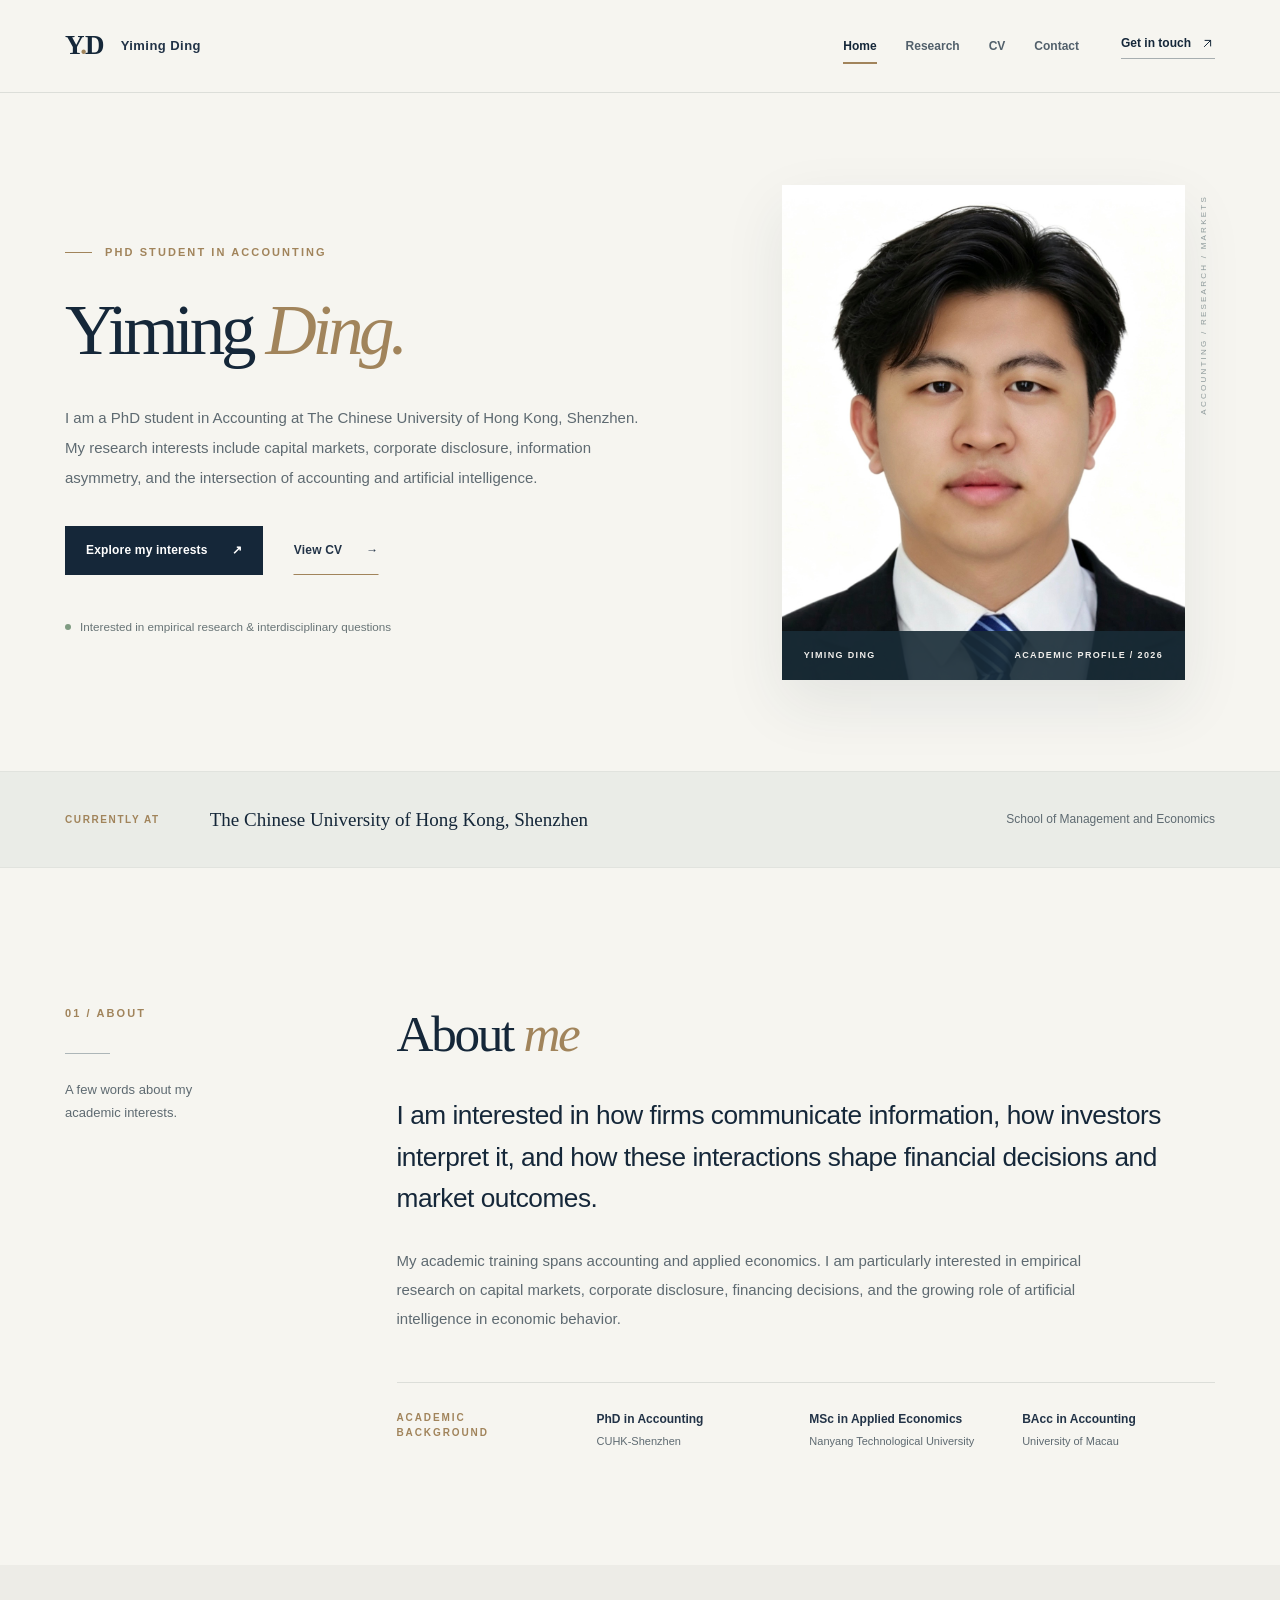
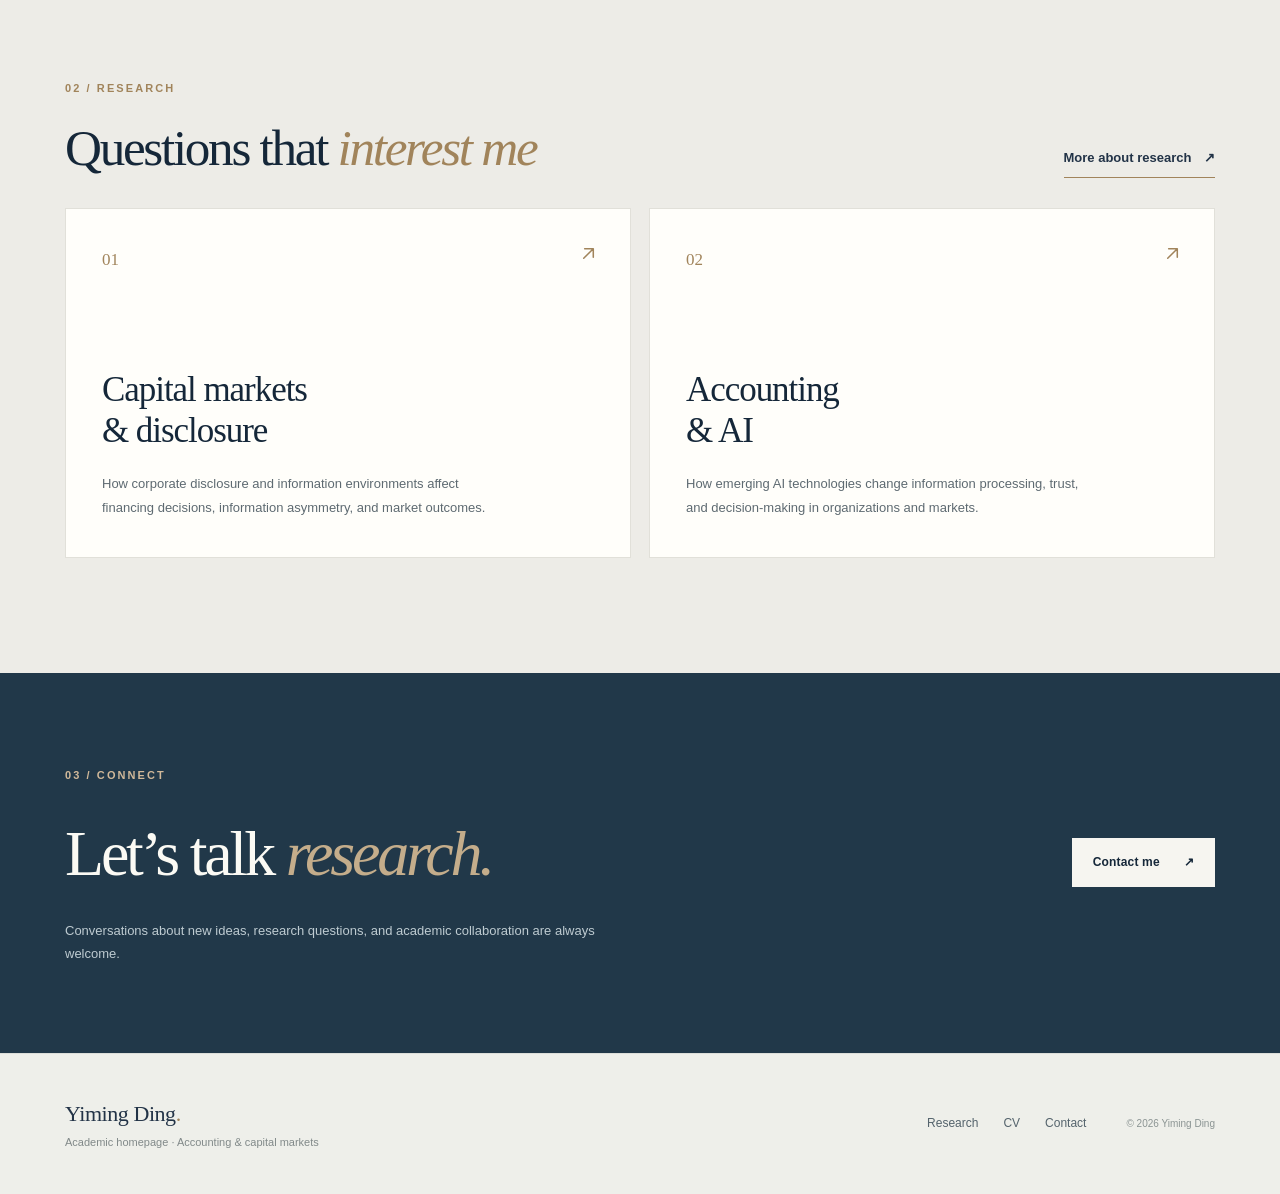
==== index.html @ 0542dbca "Publish initial academic homepage" ====
<!doctype html>
<html lang="en">
<head>
  <meta charset="utf-8">
  <meta name="viewport" content="width=device-width, initial-scale=1">
  <meta name="theme-color" content="#f5f4ef">
  <meta name="description" content="Academic homepage of Yiming Ding, PhD student in Accounting at CUHK-Shenzhen. Research interests: capital markets, corporate disclosure, and AI.">
  <meta property="og:type" content="website">
  <meta property="og:title" content="Yiming Ding | Academic Homepage">
  <meta property="og:description" content="Academic homepage of Yiming Ding, PhD student in Accounting at CUHK-Shenzhen. Research interests: capital markets, corporate disclosure, and AI.">
  <title>Yiming Ding | Academic Homepage</title>
  <link rel="icon" href="assets/favicon.svg" type="image/svg+xml">
  <link rel="stylesheet" href="assets/style.css">
  <script defer src="assets/main.js"></script>
</head>
<body class="page-home">
<a href="#main" class="skip-link">Skip to content</a>
<header class="site-header">
  <div class="header-inner container">
    <a class="wordmark" href="index.html" aria-label="Yiming Ding — Home"><span class="wordmark-symbol">Y<span class="dot">.</span>D</span><span class="wordmark-text">Yiming Ding</span></a>
    <button class="mobile-nav-button" type="button" aria-expanded="false" aria-controls="primary-nav" aria-label="Open navigation"><svg aria-hidden="true" width="22" height="22" viewBox="0 0 24 24" fill="none" stroke="currentColor" stroke-width="1.6" stroke-linecap="round" stroke-linejoin="round"><path d="M4 7h16M4 12h16M4 17h16"/></svg></button>
    <nav id="primary-nav" class="main-nav" aria-label="Primary navigation"><a href="index.html" class="nav-link" aria-current="page">Home</a>
<a href="research.html" class="nav-link" >Research</a>
<a href="https://drive.google.com/file/d/1czUTyPZCinw64LjqH3V-le-wuMjmWBxE/view?usp=sharing" class="nav-link" target="_blank" rel="noopener noreferrer">CV</a>
<a href="contact.html" class="nav-link" >Contact</a></nav>
    <a class="header-cta" href="contact.html">Get in touch <svg aria-hidden="true" width="15" height="15" viewBox="0 0 24 24" fill="none" stroke="currentColor" stroke-width="1.6" stroke-linecap="round" stroke-linejoin="round"><path d="M7 17 17 7M8 7h9v9"/></svg></a>
  </div>
</header>
<main id="main">
<section class="hero container" aria-labelledby="hero-title">
 <div class="hero-copy">
  <p class="eyebrow"><span class="eyebrow-rule"></span> PHD STUDENT IN ACCOUNTING</p>
  <h1 id="hero-title">Yiming <em>Ding.</em></h1>
  <p class="hero-subtitle">I am a PhD student in Accounting at The Chinese University of Hong Kong, Shenzhen. My research interests include capital markets, corporate disclosure, information asymmetry, and the intersection of accounting and artificial intelligence.</p>
  <div class="hero-actions"><a href="research.html" class="button button-primary">Explore my interests <span aria-hidden="true">↗</span></a><a href="https://drive.google.com/file/d/1czUTyPZCinw64LjqH3V-le-wuMjmWBxE/view?usp=sharing" class="button button-text" target="_blank" rel="noopener noreferrer">View CV <span aria-hidden="true">→</span></a></div>
  <p class="hero-availability"><span class="signal-dot"></span> Interested in empirical research &amp; interdisciplinary questions</p>
 </div>
 <div class="hero-visual">
  <div class="portrait-frame"><img src="assets/profile.jpg" alt="Portrait of Yiming Ding" class="portrait-image"><div class="portrait-annotation"><span>YIMING DING</span><span>ACADEMIC PROFILE / 2026</span></div></div>
  <div class="vertical-label" aria-hidden="true">ACCOUNTING / RESEARCH / MARKETS</div>
 </div>
</section>
<section class="affiliation-band">
 <div class="container affiliation-inner"><span class="affiliation-label">CURRENTLY AT</span><span class="affiliation-strong">The Chinese University of Hong Kong, Shenzhen</span><span class="affiliation-unit">School of Management and Economics</span></div>
</section>
<section class="section container about-section" aria-labelledby="about-title">
 <div class="section-aside"><span class="section-index">01 / ABOUT</span><div class="mini-rule"></div><p>A few words about my academic interests.</p></div>
 <div class="section-main"><h2 id="about-title" class="section-title">About <em>me</em></h2>
  <p class="lead-paragraph">I am interested in how firms communicate information, how investors interpret it, and how these interactions shape financial decisions and market outcomes.</p>
  <p>My academic training spans accounting and applied economics. I am particularly interested in empirical research on capital markets, corporate disclosure, financing decisions, and the growing role of artificial intelligence in economic behavior.</p>
  <div class="education-line"><span class="small-label">ACADEMIC BACKGROUND</span><div><strong>PhD in Accounting</strong><span>CUHK-Shenzhen</span></div><div><strong>MSc in Applied Economics</strong><span>Nanyang Technological University</span></div><div><strong>BAcc in Accounting</strong><span>University of Macau</span></div></div>
 </div>
</section>
<section class="section research-section" aria-labelledby="interests-title">
 <div class="container"><div class="section-heading-row"><div><p class="section-index">02 / RESEARCH</p><h2 id="interests-title" class="section-title">Questions that <em>interest me</em></h2></div><a class="inline-link" href="research.html">More about research <span aria-hidden="true">↗</span></a></div>
  <div class="interest-grid">
   <article class="interest-card"><span class="interest-num">01</span><div><h3>Capital markets<br>&amp; disclosure</h3><p>How corporate disclosure and information environments affect financing decisions, information asymmetry, and market outcomes.</p></div><a href="research.html#markets" class="card-link" aria-label="Explore capital markets research"><svg aria-hidden="true" width="23" height="23" viewBox="0 0 24 24" fill="none" stroke="currentColor" stroke-width="1.6" stroke-linecap="round" stroke-linejoin="round"><path d="M7 17 17 7M8 7h9v9"/></svg></a></article>
   <article class="interest-card"><span class="interest-num">02</span><div><h3>Accounting<br>&amp; AI</h3><p>How emerging AI technologies change information processing, trust, and decision-making in organizations and markets.</p></div><a href="research.html#ai" class="card-link" aria-label="Explore AI and accounting research"><svg aria-hidden="true" width="23" height="23" viewBox="0 0 24 24" fill="none" stroke="currentColor" stroke-width="1.6" stroke-linecap="round" stroke-linejoin="round"><path d="M7 17 17 7M8 7h9v9"/></svg></a></article>
  </div>
 </div>
</section>
<section class="contact-promo"><div class="container contact-promo-inner"><div><span class="section-index light-index">03 / CONNECT</span><h2>Let’s talk <em>research.</em></h2><p>Conversations about new ideas, research questions, and academic collaboration are always welcome.</p></div><a href="contact.html" class="button button-light">Contact me <span aria-hidden="true">↗</span></a></div></section>
</main>
<footer class="site-footer">
 <div class="container footer-inner">
  <div><a class="footer-name" href="index.html">Yiming Ding<span class="dot">.</span></a><div class="footer-note">Academic homepage · Accounting &amp; capital markets</div></div>
  <div class="footer-links"><a href="research.html">Research</a><a href="https://drive.google.com/file/d/1czUTyPZCinw64LjqH3V-le-wuMjmWBxE/view?usp=sharing" target="_blank" rel="noopener noreferrer">CV</a><a href="contact.html">Contact</a></div>
  <div class="footer-copyright">© <span data-year>2026</span> Yiming Ding</div>
 </div>
</footer>
</body>
</html>
---- assets/style.css ----
/*
 * Yiming Ding — Academic personal website
 * Fully custom static design. No framework, build step, or account required.
 * Customize palette via :root, and content in the HTML pages.
 */
:root {
  --ink: #223347;
  --ink-strong: #152739;
  --muted: #5e6a71;
  --paper: #f6f5f0;
  --white: #fffefa;
  --line: #dcded9;
  --accent: #a1845b;
  --navy: #213748;
  --serif: Georgia, 'Times New Roman', serif;
  --sans: -apple-system, BlinkMacSystemFont, 'Segoe UI', 'Helvetica Neue', Arial, sans-serif;
  --container: 1150px;
}
*, *::before, *::after { box-sizing: border-box; }
html { scroll-behavior: smooth; }
body { margin: 0; background: var(--paper); color: var(--ink); font-family: var(--sans); font-size: 16px; line-height: 1.75; -webkit-font-smoothing: antialiased; }
a { color: inherit; text-decoration: none; }
a:focus-visible, button:focus-visible { outline: 3px solid #b28a54; outline-offset: 3px; }
img { display: block; max-width: 100%; }
button { font: inherit; }
.container { width: min(calc(100% - 80px), var(--container)); margin-inline: auto; }
.skip-link { position: absolute; z-index: 1000; left: 10px; top: -80px; padding: 10px 16px; color: white; background: var(--ink); }
.skip-link:focus { top: 10px; }
.dot { color: var(--accent); }
/* Header */
.site-header { position: sticky; top: 0; z-index: 99; background: rgba(246, 245, 240, .96); border-bottom: 1px solid var(--line); backdrop-filter: blur(16px); -webkit-backdrop-filter: blur(16px); }
.header-inner { min-height: 92px; display: flex; align-items: center; gap: 42px; }
.wordmark { display: inline-flex; align-items: center; gap: 18px; white-space: nowrap; }
.wordmark-symbol { font-family: var(--serif); font-weight: 700; color: var(--ink-strong); font-size: 27px; letter-spacing: -.07em; }
.wordmark-text { display: inline-block; font-size: 13px; font-weight: 620; letter-spacing: .035em; }
.main-nav { display: flex; gap: 29px; align-items: center; margin-left: auto; }
.nav-link { position: relative; display: inline-flex; align-items: center; font-size: 12px; font-weight: 550; color: #52606b; padding-block: 32px; transition: color .2s; }
.nav-link:hover, .nav-link[aria-current="page"] { color: var(--ink-strong); }
.nav-link[aria-current="page"]::after { position: absolute; content: ''; height: 2px; width: 100%; left: 0; bottom: 25px; background: var(--accent); }
.header-cta { font-size: 12px; display: inline-flex; align-items: center; gap: 9px; color: var(--ink-strong); padding-bottom: 4px; border-bottom: 1px solid #a7aeb0; font-weight: 600; white-space: nowrap; }
.header-cta:hover { border-color: var(--accent); }
.mobile-nav-button { display: none; border: 0; background: none; padding: 9px; color: var(--ink-strong); cursor: pointer; }
/* Shared */
.eyebrow, .section-index, .small-label { letter-spacing: .19em; font-size: 11px; line-height: 1.55; font-weight: 700; color: var(--accent); }
.eyebrow { display: flex; align-items: center; gap: 13px; margin: 0; }
.eyebrow-rule { width: 27px; height: 1px; background: var(--accent); display: inline-block; }
h1,h2,h3,p { margin-top: 0; }
h1,h2,h3 { color: var(--ink-strong); }
h1,h2 { font-family: var(--serif); font-weight: 400; }
h1 em,h2 em { font-weight: 400; color: var(--accent); }
.section { padding-top: 115px; padding-bottom: 115px; }
.section-title { font-size: clamp(38px, 4vw, 59px); letter-spacing: -.045em; line-height: 1.15; margin: 22px 0 31px; }
.section-aside { padding-top: 15px; }
.section-aside p { color: var(--muted); font-size: 13px; max-width: 180px; margin-top: 25px; }
.mini-rule { width: 45px; height: 1px; background: #adb6b8; margin-top: 27px; }
.lead-paragraph { font-size: clamp(20px, 2.05vw, 27px); line-height: 1.58; letter-spacing: -.018em; color: var(--ink-strong); }
.section-main > p:not(.lead-paragraph) { font-size: 15px; color: var(--muted); line-height: 1.95; max-width: 740px; }
.section-heading-row { display: flex; justify-content: space-between; align-items: end; gap: 30px; margin-bottom: 30px; }
.section-heading-row .section-title { margin-bottom: 0; }
.inline-link { font-weight: 650; font-size: 13px; padding-bottom: 7px; border-bottom: 1px solid var(--accent); white-space: nowrap; }
.inline-link:hover { color: var(--accent); }
.inline-link span { margin-left: 9px; }
.button { min-height: 49px; padding: 13px 20px; display: inline-flex; align-items: center; justify-content: center; gap: 24px; font-size: 12px; font-weight: 700; letter-spacing: .015em; border: 1px solid transparent; cursor: pointer; transition: transform .17s, background-color .17s; }
.button:hover { transform: translateY(-2px); }
.button-primary { color: white; background: var(--ink-strong); }
.button-primary:hover { background: #355268; }
.button-text { color: var(--ink); border-bottom: 1px solid var(--accent); padding-left: 0; padding-right: 0; border-radius: 0; }
.button-light { background: var(--paper); color: var(--ink-strong); }
/* Homepage hero */
.hero { display: grid; grid-template-columns: minmax(0, 1.13fr) minmax(320px, .87fr); align-items: center; gap: 9%; padding-top: 92px; padding-bottom: 91px; }
.hero-copy { padding: 16px 0 0; }
.hero h1 { font-size: clamp(53px, 5.55vw, 81px); line-height: 1.095; letter-spacing: -.061em; margin: 31px 0 33px; max-width: 720px; }
.hero-subtitle { font-size: 15px; color: var(--muted); line-height: 2; max-width: 600px; }
.hero-actions { display: flex; gap: 30px; align-items: center; margin-top: 33px; }
.hero-availability { font-size: 11.7px; color: #687476; display: flex; align-items: center; gap: 9px; margin-top: 42px; margin-bottom: 0; }
.signal-dot { width: 6px; height: 6px; background: #809c83; border-radius: 50%; }
.hero-visual { position: relative; padding-left: 22px; padding-right: 30px; }
.portrait-frame { position: relative; aspect-ratio: 7/8.6; overflow: hidden; background: #ced3cf; box-shadow: 0 24px 58px #21374816; }
.portrait-image { width: 100%; height: 100%; object-fit: cover; }
.portrait-annotation { position: absolute; bottom: 0; left: 0; right: 0; padding: 17px 22px; background: rgba(25, 44, 55, .9); color: #f0eeeb; display: flex; justify-content: space-between; font-size: 9px; font-weight: 650; letter-spacing: .15em; }
.vertical-label { position: absolute; font-size: 8px; letter-spacing: .28em; writing-mode: vertical-rl; transform: rotate(180deg); top: 10px; right: 4px; color: #8e9a9b; }
/* Affiliation */
.affiliation-band { background: #eaece7; border-top: 1px solid #e1e3de; border-bottom: 1px solid #e1e3de; }
.affiliation-inner { min-height: 95px; display: flex; flex-wrap: wrap; align-items: center; gap: 20px; }
.affiliation-label { font-size: 10px; font-weight: 720; letter-spacing: .16em; color: var(--accent); margin-right: 30px; }
.affiliation-strong { font-family: var(--serif); font-size: 19px; color: var(--ink-strong); }
.affiliation-unit { color: var(--muted); font-size: 12px; margin-left: auto; }
/* About */
.about-section, .method-section { display: grid; grid-template-columns: 205px 1fr; column-gap: 11%; }
.education-line { display: grid; grid-template-columns: minmax(180px, .8fr) repeat(3, 1fr); gap: 20px; border-top: 1px solid var(--line); margin-top: 48px; padding-top: 27px; }
.education-line .small-label { font-size: 10px; max-width: 110px; }
.education-line strong { font-size: 12px; display: block; font-weight: 720; line-height: 1.5; }
.education-line span:not(.small-label) { display: block; font-size: 11px; color: var(--muted); line-height: 1.6; margin-top: 5px; }
/* Interests */
.research-section { background: #edece7; }
.interest-grid { display: grid; grid-template-columns: repeat(2,minmax(0,1fr)); gap: 18px; }
.interest-card { position: relative; display: flex; flex-direction: column; justify-content: space-between; min-height: 350px; padding: 36px; background: var(--white); border: 1px solid #e1e0d9; }
.interest-card::before { position: absolute; top: 0; left: 0; height: 3px; width: 0; background: var(--accent); content: ''; transition: width .25s; }
.interest-card:hover::before { width: 100%; }
.interest-num, .project-number { color: var(--accent); font-family: var(--serif); font-size: 17px; }
.interest-card h3 { font-family: var(--serif); font-weight: 400; font-size: clamp(26px, 3vw, 35px); line-height: 1.18; letter-spacing: -.03em; margin: 13px 0 20px; }
.interest-card p { color: var(--muted); max-width: 400px; font-size: 13px; line-height: 1.9; margin-bottom: 0; }
.card-link { position: absolute; right: 30px; top: 33px; display: flex; color: var(--accent); }
.card-link:hover { color: var(--ink-strong); }
.method-section { border-top: 1px solid var(--line); }
.smaller-lead { font-size: clamp(19px,1.95vw,25px); }
.tag-row { display: flex; flex-wrap: wrap; gap: 9px; margin-top: 35px; }
.tag-row span { border: 1px solid #ccd1cd; color: #556570; background: rgba(255,255,255,.22); padding: 8px 13px; font-size: 11px; }
/* Contact promo */
.contact-promo { background: #213849; color: #eff3f3; padding: 87px 0; }
.contact-promo-inner { display: flex; align-items: center; justify-content: space-between; gap: 35px; }
.contact-promo h2 { font-size: clamp(42px,5vw,68px); letter-spacing: -.05em; margin: 10px 0; color: #fbfaf4; }
.contact-promo h2 em { color: #c4ad8b; }
.contact-promo p { margin-bottom: 0; max-width: 560px; color: #becbd1; font-size: 13px; }
.light-index { color: #d1b99a; }
/* Interior pages */
.page-intro { padding-top: 104px; padding-bottom: 82px; border-bottom: 1px solid var(--line); }
.page-intro-grid { display: grid; grid-template-columns: minmax(0,1.25fr) minmax(270px,.75fr); align-items: end; gap: 10%; }
.page-intro h1 { font-size: clamp(54px, 6.5vw, 86px); line-height: 1.08; letter-spacing: -.062em; margin: 28px 0 0; }
.page-intro p:not(.eyebrow) { color: var(--muted); font-size: 15px; line-height: 1.9; margin: 0 0 9px; }
.small-muted { color: #778184; font-size: 11px; }
.project-list { border-top: 1px solid var(--line); }
.project-card { padding: 37px 0 45px; border-bottom: 1px solid var(--line); display: grid; grid-template-columns: 250px 1fr; gap: 28px; }
.project-meta { display: flex; align-items: flex-start; gap: 24px; }
.status-label { border: 1px solid #d7d7c9; color: #6a716a; padding: 7px 9px; font-size: 9px; letter-spacing: .09em; line-height: 1.4; }
.project-body h3 { max-width: 770px; font: normal 33px/1.24 var(--serif); letter-spacing: -.025em; margin-bottom: 17px; }
.project-body > p { font-size: 14px; color: var(--muted); line-height: 1.95; max-width: 680px; }
.project-tags { display: flex; flex-wrap: wrap; gap: 15px; margin-top: 22px; }
.project-tags span { font-size: 11px; color: #6b7b80; }
.project-tags span::before { content: '— '; color: var(--accent); }
.section-tinted { background: #edece7; }
.theme-grid { display: grid; grid-template-columns: repeat(3,minmax(0,1fr)); gap: 18px; margin-top: 39px; }
.theme-grid article { padding: 27px 25px 29px; border-left: 1px solid #b9c2c2; min-height: 210px; }
.theme-grid article span { font: 14px var(--serif); color: var(--accent); }
.theme-grid h3 { font: normal 26px/1.2 var(--serif); letter-spacing: -.025em; margin: 16px 0; }
.theme-grid p { font-size: 13px; line-height: 1.85; color: var(--muted); }
.publication-note p, .teaching-note > p { max-width: 720px; font-size: 15px; color: var(--muted); line-height: 2; }
.teaching-note .inline-link { display: inline-flex; margin-top: 20px; }
/* CV */
.cv-intro { padding-bottom: 72px; }
.cv-intro .button { margin-top: 20px; }
.cv-document { background: #fff; border: 1px solid #e6e4df; margin-top: 66px; margin-bottom: 15px; padding: 60px 66px; box-shadow: 0 8px 35px #263e4c0b; }
.cv-heading { display: flex; justify-content: space-between; border-bottom: 2px solid var(--ink); padding-bottom: 35px; gap: 25px; }
.cv-heading h2 { font-size: 52px; letter-spacing: -.05em; margin: 12px 0 10px; }
.cv-heading p { margin-bottom: 0; color: #606c70; font-size: 13px; line-height: 1.85; }
.cv-draft-note { align-self: flex-start; white-space: nowrap; font-size: 9px; letter-spacing: .12em; padding: 8px 10px; background: #f1eee7; color: #9e7c4c; }
.cv-row { display: grid; grid-template-columns: 190px 1fr; gap: 36px; padding: 32px 0; border-bottom: 1px solid #e0e2df; }
.cv-row:last-child { border-bottom: 0; }
.cv-row h3 { font: 700 12px/1.4 var(--sans); text-transform: uppercase; letter-spacing: .11em; margin-top: 4px; }
.cv-row-main p { font-size: 13px; margin-bottom: 0; line-height: 1.85; color: #576368; }
.cv-entry { display: flex; justify-content: space-between; gap: 22px; margin-bottom: 23px; }
.cv-entry:last-child { margin-bottom: 0; }
.cv-entry strong { font-size: 14px; }
.cv-entry p { margin-top: 3px; }
.cv-entry > span { font-size: 11px; white-space: nowrap; color: #7b8987; }
.cv-footnote { margin-bottom: 100px; font-size: 12px; color: #818889; }
/* Contact */
.contact-layout { display: grid; grid-template-columns: 1.2fr .8fr; gap: 12%; }
.contact-main > p { font-size: 15px; color: var(--muted); max-width: 550px; }
.contact-placeholder { padding: 22px 0; margin-top: 31px; border-top: 1px solid var(--line); border-bottom: 1px solid var(--line); }
.contact-placeholder p { font-size: clamp(17px, 2vw, 25px); letter-spacing: .01em; font-weight: 650; margin: 13px 0 2px; overflow-wrap: anywhere; }
.contact-placeholder small { font-size: 11px; color: #7b8586; }
.contact-sidebar { background: #ebece6; padding: 34px; align-self: start; }
.contact-sidebar h3 { font: normal 28px/1.25 var(--serif); letter-spacing: -.025em; margin: 20px 0 12px; }
.contact-sidebar p { font-size: 13px; color: var(--muted); line-height: 1.9; }
.contact-divider { border-top: 1px solid #d0d4cf; margin: 27px 0 25px; }
/* Footer */
.site-footer { border-top: 1px solid var(--line); background: #eeefea; }
.footer-inner { display: flex; align-items: center; min-height: 140px; gap: 40px; }
.footer-name { font-family: var(--serif); font-size: 22px; letter-spacing: -.02em; }
.footer-note { font-size: 11px; color: #818989; }
.footer-links { display: flex; gap: 25px; margin-left: auto; }
.footer-links a { font-size: 12px; color: #54636c; }
.footer-links a:hover { color: var(--accent); }
.footer-copyright { font-size: 10px; color: #8b9493; white-space: nowrap; }
/* Mobile */
@media (max-width: 1060px) {
 .header-inner { gap: 26px; }.main-nav { gap: 19px; }.header-cta { display:none; }
 .hero { gap: 5%; }.hero h1 { font-size: clamp(49px, 5.6vw, 72px); }
 .affiliation-unit { margin-left: 0; }.education-line { grid-template-columns: repeat(3, 1fr); }.education-line .small-label { grid-column: 1 / -1; }
 .project-card { grid-template-columns: 190px 1fr; }
}
@media (max-width: 760px) {
 .container { width: min(calc(100% - 36px), var(--container)); }
 .header-inner { min-height: 72px; justify-content: space-between; }
 .wordmark-text { font-size: 13px; }
 .mobile-nav-button { display: block; }
 .main-nav { display: none; position: absolute; top: 71px; left: 0; right: 0; background: var(--paper); border-bottom: 1px solid var(--line); padding: 12px 18px 20px; box-shadow: 0 15px 23px #21374915; }
 .main-nav.nav-open { display: flex; flex-direction: column; align-items: stretch; gap: 0; }
 .nav-link { font-size: 14px; padding: 10px 6px; }
 .nav-link[aria-current="page"]::after { display: none; }
 .nav-link[aria-current="page"] { color: var(--accent); }
 .hero { grid-template-columns: 1fr; padding-top: 60px; gap: 42px; padding-bottom: 55px; }
 .hero-copy { padding-top: 0; }
 .hero h1 { font-size: clamp(48px, 10vw, 71px); max-width: 600px; }
 .hero-subtitle { font-size: 14px; }
 .hero-availability { margin-top: 25px; }
 .hero-visual { max-width: 540px; padding-left: 10px; padding-right: 20px; }
 .portrait-frame { aspect-ratio: 7 / 6.3; }
 .affiliation-inner { min-height: 100px; gap: 5px 16px; padding-block: 19px; }
 .affiliation-label { width: 100%; }.affiliation-strong { font-size: 16px; }.affiliation-unit { font-size: 11px; }
 .section { padding-top: 73px; padding-bottom: 73px; }
 .about-section, .method-section { display: block; }
 .section-aside { padding-top: 0; margin-bottom: 30px; }
 .section-aside p, .mini-rule { display: none; }
 .section-title { font-size: clamp(39px, 8vw, 53px); margin: 14px 0 23px; }
 .lead-paragraph { font-size: 20px; }
 .education-line { grid-template-columns: 1fr; gap: 17px; margin-top: 33px; }
 .education-line .small-label { grid-column: auto; }.education-line div { display: grid; grid-template-columns: 1fr 1fr; gap: 12px; }
 .section-heading-row { display: block; }
 .section-heading-row .inline-link { display: inline-block; margin-top: 18px; }
 .interest-grid, .theme-grid { grid-template-columns: 1fr; }
 .interest-card { min-height: 290px; padding: 28px; }
 .contact-promo { padding: 64px 0; }.contact-promo-inner { display: block; }.contact-promo .button { margin-top: 29px; }
 .page-intro { padding-top: 67px; padding-bottom: 55px; }
 .page-intro-grid { display: block; }
 .page-intro h1 { font-size: clamp(52px, 10vw, 72px); margin-bottom: 25px; }
 .page-intro p:not(.eyebrow) { max-width: 650px; font-size: 14px; }
 .project-card { grid-template-columns: 1fr; gap: 20px; padding: 29px 0 36px; }
 .project-body h3 { font-size: 29px; }
 .theme-grid article { min-height: 0; }
 .contact-layout { grid-template-columns: 1fr; gap: 45px; }
 .cv-document { padding: 28px 24px; margin-top: 33px; }
 .cv-heading { display: block; }.cv-draft-note { display: inline-block; margin-top: 20px; }
 .cv-row { grid-template-columns: 1fr; gap: 7px; padding: 25px 0; }
 .cv-entry { display: block; }.cv-entry > span { display: block; margin-top: 3px; }
 .footer-inner { min-height: 0; display: grid; gap: 15px; padding: 36px 0; }
 .footer-links { margin-left: 0; }.footer-copyright { margin-top: 9px; }
}
@media (prefers-reduced-motion: reduce) { html { scroll-behavior: auto; } *, *::before, *::after { animation-duration: .001ms!important; transition-duration: .001ms!important; } }
@page { size: A4; margin: 16mm; }
@media print {
 body { background: white; color: #000; font-size: 10pt; }
 .site-header, .site-footer, .page-intro, .cv-footnote, .skip-link { display: none !important; }
 .cv-document { width: auto; padding: 0; margin: 0; max-width: none; box-shadow: none; border: 0; }
 .cv-heading h2 { font-size: 30pt; }
 .cv-heading { padding-bottom: 16px; }
 .cv-row { grid-template-columns: 130px 1fr; padding: 16px 0; break-inside: avoid; }
 .cv-draft-note { display: none; }
 .cv-row-main p, .cv-entry strong, .cv-row h3 { color: #000; }
 .cv-row, .cv-heading { border-color: #888; }
}
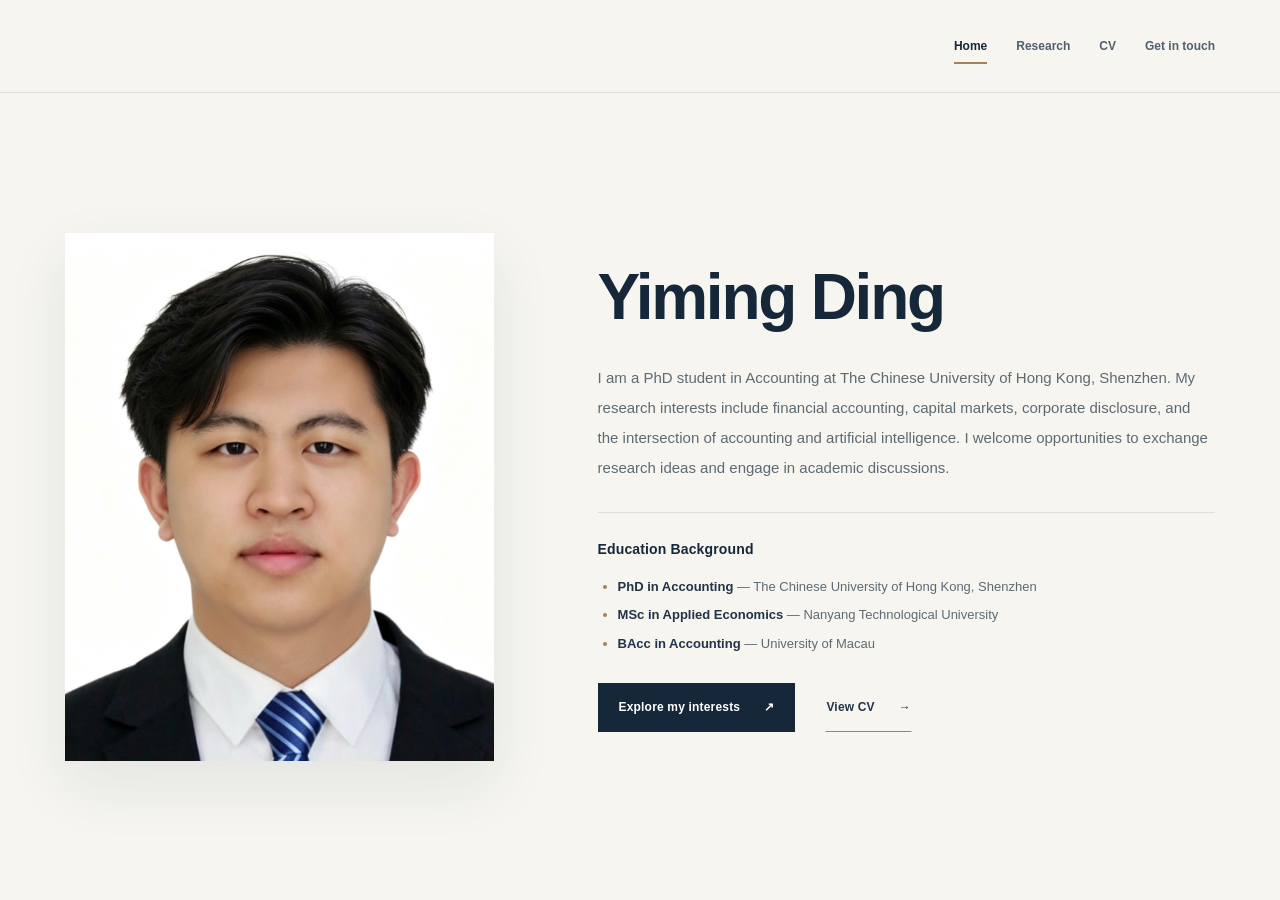
==== commit 0e69e394: "Add CV page, education, and research sections" ====
--- a/index.html
+++ b/index.html
@@ -4,10 +4,10 @@
   <meta charset="utf-8">
   <meta name="viewport" content="width=device-width, initial-scale=1">
   <meta name="theme-color" content="#f5f4ef">
-  <meta name="description" content="Academic homepage of Yiming Ding, PhD student in Accounting at CUHK-Shenzhen. Research interests: capital markets, corporate disclosure, and AI.">
+  <meta name="description" content="Academic homepage of Yiming Ding. Research interests include financial accounting, capital markets, corporate disclosure, and artificial intelligence.">
   <meta property="og:type" content="website">
   <meta property="og:title" content="Yiming Ding | Academic Homepage">
-  <meta property="og:description" content="Academic homepage of Yiming Ding, PhD student in Accounting at CUHK-Shenzhen. Research interests: capital markets, corporate disclosure, and AI.">
+  <meta property="og:description" content="Academic homepage of Yiming Ding. Research interests include financial accounting, capital markets, corporate disclosure, and artificial intelligence.">
   <title>Yiming Ding | Academic Homepage</title>
   <link rel="icon" href="assets/favicon.svg" type="image/svg+xml">
   <link rel="stylesheet" href="assets/style.css">
@@ -17,56 +17,32 @@
 <a href="#main" class="skip-link">Skip to content</a>
 <header class="site-header">
   <div class="header-inner container">
-    <a class="wordmark" href="index.html" aria-label="Yiming Ding — Home"><span class="wordmark-symbol">Y<span class="dot">.</span>D</span><span class="wordmark-text">Yiming Ding</span></a>
     <button class="mobile-nav-button" type="button" aria-expanded="false" aria-controls="primary-nav" aria-label="Open navigation"><svg aria-hidden="true" width="22" height="22" viewBox="0 0 24 24" fill="none" stroke="currentColor" stroke-width="1.6" stroke-linecap="round" stroke-linejoin="round"><path d="M4 7h16M4 12h16M4 17h16"/></svg></button>
     <nav id="primary-nav" class="main-nav" aria-label="Primary navigation"><a href="index.html" class="nav-link" aria-current="page">Home</a>
 <a href="research.html" class="nav-link" >Research</a>
-<a href="https://drive.google.com/file/d/1czUTyPZCinw64LjqH3V-le-wuMjmWBxE/view?usp=sharing" class="nav-link" target="_blank" rel="noopener noreferrer">CV</a>
-<a href="contact.html" class="nav-link" >Contact</a></nav>
-    <a class="header-cta" href="contact.html">Get in touch <svg aria-hidden="true" width="15" height="15" viewBox="0 0 24 24" fill="none" stroke="currentColor" stroke-width="1.6" stroke-linecap="round" stroke-linejoin="round"><path d="M7 17 17 7M8 7h9v9"/></svg></a>
+<a href="cv.html" class="nav-link" >CV</a>
+<a href="contact.html" class="nav-link" >Get in touch</a></nav>
   </div>
 </header>
 <main id="main">
 <section class="hero container" aria-labelledby="hero-title">
+ <div class="hero-visual">
+  <div class="portrait-frame"><img src="assets/profile.jpg" alt="Portrait of Yiming Ding" class="portrait-image"></div>
+ </div>
  <div class="hero-copy">
-  <p class="eyebrow"><span class="eyebrow-rule"></span> PHD STUDENT IN ACCOUNTING</p>
-  <h1 id="hero-title">Yiming <em>Ding.</em></h1>
-  <p class="hero-subtitle">I am a PhD student in Accounting at The Chinese University of Hong Kong, Shenzhen. My research interests include capital markets, corporate disclosure, information asymmetry, and the intersection of accounting and artificial intelligence.</p>
-  <div class="hero-actions"><a href="research.html" class="button button-primary">Explore my interests <span aria-hidden="true">↗</span></a><a href="https://drive.google.com/file/d/1czUTyPZCinw64LjqH3V-le-wuMjmWBxE/view?usp=sharing" class="button button-text" target="_blank" rel="noopener noreferrer">View CV <span aria-hidden="true">→</span></a></div>
-  <p class="hero-availability"><span class="signal-dot"></span> Interested in empirical research &amp; interdisciplinary questions</p>
- </div>
- <div class="hero-visual">
-  <div class="portrait-frame"><img src="assets/profile.jpg" alt="Portrait of Yiming Ding" class="portrait-image"><div class="portrait-annotation"><span>YIMING DING</span><span>ACADEMIC PROFILE / 2026</span></div></div>
-  <div class="vertical-label" aria-hidden="true">ACCOUNTING / RESEARCH / MARKETS</div>
+  <h1 id="hero-title">Yiming Ding</h1>
+  <p class="hero-subtitle">I am a PhD student in Accounting at The Chinese University of Hong Kong, Shenzhen. My research interests include financial accounting, capital markets, corporate disclosure, and the intersection of accounting and artificial intelligence. I welcome opportunities to exchange research ideas and engage in academic discussions.</p>
+  <section class="education-summary" aria-labelledby="education-title">
+   <h2 id="education-title">Education Background</h2>
+   <ul>
+    <li><strong>PhD in Accounting</strong> — The Chinese University of Hong Kong, Shenzhen</li>
+    <li><strong>MSc in Applied Economics</strong> — Nanyang Technological University</li>
+    <li><strong>BAcc in Accounting</strong> — University of Macau</li>
+   </ul>
+  </section>
+  <div class="hero-actions"><a href="research.html" class="button button-primary">Explore my interests <span aria-hidden="true">↗</span></a><a href="cv.html" class="button button-text">View CV <span aria-hidden="true">→</span></a></div>
  </div>
 </section>
-<section class="affiliation-band">
- <div class="container affiliation-inner"><span class="affiliation-label">CURRENTLY AT</span><span class="affiliation-strong">The Chinese University of Hong Kong, Shenzhen</span><span class="affiliation-unit">School of Management and Economics</span></div>
-</section>
-<section class="section container about-section" aria-labelledby="about-title">
- <div class="section-aside"><span class="section-index">01 / ABOUT</span><div class="mini-rule"></div><p>A few words about my academic interests.</p></div>
- <div class="section-main"><h2 id="about-title" class="section-title">About <em>me</em></h2>
-  <p class="lead-paragraph">I am interested in how firms communicate information, how investors interpret it, and how these interactions shape financial decisions and market outcomes.</p>
-  <p>My academic training spans accounting and applied economics. I am particularly interested in empirical research on capital markets, corporate disclosure, financing decisions, and the growing role of artificial intelligence in economic behavior.</p>
-  <div class="education-line"><span class="small-label">ACADEMIC BACKGROUND</span><div><strong>PhD in Accounting</strong><span>CUHK-Shenzhen</span></div><div><strong>MSc in Applied Economics</strong><span>Nanyang Technological University</span></div><div><strong>BAcc in Accounting</strong><span>University of Macau</span></div></div>
- </div>
-</section>
-<section class="section research-section" aria-labelledby="interests-title">
- <div class="container"><div class="section-heading-row"><div><p class="section-index">02 / RESEARCH</p><h2 id="interests-title" class="section-title">Questions that <em>interest me</em></h2></div><a class="inline-link" href="research.html">More about research <span aria-hidden="true">↗</span></a></div>
-  <div class="interest-grid">
-   <article class="interest-card"><span class="interest-num">01</span><div><h3>Capital markets<br>&amp; disclosure</h3><p>How corporate disclosure and information environments affect financing decisions, information asymmetry, and market outcomes.</p></div><a href="research.html#markets" class="card-link" aria-label="Explore capital markets research"><svg aria-hidden="true" width="23" height="23" viewBox="0 0 24 24" fill="none" stroke="currentColor" stroke-width="1.6" stroke-linecap="round" stroke-linejoin="round"><path d="M7 17 17 7M8 7h9v9"/></svg></a></article>
-   <article class="interest-card"><span class="interest-num">02</span><div><h3>Accounting<br>&amp; AI</h3><p>How emerging AI technologies change information processing, trust, and decision-making in organizations and markets.</p></div><a href="research.html#ai" class="card-link" aria-label="Explore AI and accounting research"><svg aria-hidden="true" width="23" height="23" viewBox="0 0 24 24" fill="none" stroke="currentColor" stroke-width="1.6" stroke-linecap="round" stroke-linejoin="round"><path d="M7 17 17 7M8 7h9v9"/></svg></a></article>
-  </div>
- </div>
-</section>
-<section class="contact-promo"><div class="container contact-promo-inner"><div><span class="section-index light-index">03 / CONNECT</span><h2>Let’s talk <em>research.</em></h2><p>Conversations about new ideas, research questions, and academic collaboration are always welcome.</p></div><a href="contact.html" class="button button-light">Contact me <span aria-hidden="true">↗</span></a></div></section>
 </main>
-<footer class="site-footer">
- <div class="container footer-inner">
-  <div><a class="footer-name" href="index.html">Yiming Ding<span class="dot">.</span></a><div class="footer-note">Academic homepage · Accounting &amp; capital markets</div></div>
-  <div class="footer-links"><a href="research.html">Research</a><a href="https://drive.google.com/file/d/1czUTyPZCinw64LjqH3V-le-wuMjmWBxE/view?usp=sharing" target="_blank" rel="noopener noreferrer">CV</a><a href="contact.html">Contact</a></div>
-  <div class="footer-copyright">© <span data-year>2026</span> Yiming Ding</div>
- </div>
-</footer>
 </body>
 </html>
--- a/assets/style.css
+++ b/assets/style.css
@@ -67,14 +67,20 @@
 .button-text { color: var(--ink); border-bottom: 1px solid var(--accent); padding-left: 0; padding-right: 0; border-radius: 0; }
 .button-light { background: var(--paper); color: var(--ink-strong); }
 /* Homepage hero */
-.hero { display: grid; grid-template-columns: minmax(0, 1.13fr) minmax(320px, .87fr); align-items: center; gap: 9%; padding-top: 92px; padding-bottom: 91px; }
-.hero-copy { padding: 16px 0 0; }
-.hero h1 { font-size: clamp(53px, 5.55vw, 81px); line-height: 1.095; letter-spacing: -.061em; margin: 31px 0 33px; max-width: 720px; }
-.hero-subtitle { font-size: 15px; color: var(--muted); line-height: 2; max-width: 600px; }
-.hero-actions { display: flex; gap: 30px; align-items: center; margin-top: 33px; }
+.hero { min-height: calc(100vh - 93px); display: grid; grid-template-columns: minmax(300px, .82fr) minmax(0, 1.18fr); align-items: center; gap: 9%; padding-top: 92px; padding-bottom: 91px; }
+.hero-copy { padding: 0; }
+.hero h1 { font-family: var(--sans); font-size: clamp(46px, 5vw, 68px); font-weight: 600; line-height: 1.12; letter-spacing: -.035em; margin: 0 0 30px; max-width: 720px; }
+.hero-subtitle { font-size: 15px; color: var(--muted); line-height: 2; max-width: 650px; }
+.education-summary { max-width: 650px; margin-top: 29px; padding-top: 24px; border-top: 1px solid var(--line); }
+.education-summary h2 { margin: 0 0 14px; font-family: var(--sans); font-size: 14px; font-weight: 700; letter-spacing: .01em; }
+.education-summary ul { margin: 0; padding-left: 20px; }
+.education-summary li { margin-top: 7px; color: var(--muted); font-size: 13px; line-height: 1.65; }
+.education-summary li::marker { color: var(--accent); }
+.education-summary strong { color: var(--ink); font-weight: 650; }
+.hero-actions { display: flex; gap: 30px; align-items: center; margin-top: 29px; }
 .hero-availability { font-size: 11.7px; color: #687476; display: flex; align-items: center; gap: 9px; margin-top: 42px; margin-bottom: 0; }
 .signal-dot { width: 6px; height: 6px; background: #809c83; border-radius: 50%; }
-.hero-visual { position: relative; padding-left: 22px; padding-right: 30px; }
+.hero-visual { position: relative; max-width: 430px; }
 .portrait-frame { position: relative; aspect-ratio: 7/8.6; overflow: hidden; background: #ced3cf; box-shadow: 0 24px 58px #21374816; }
 .portrait-image { width: 100%; height: 100%; object-fit: cover; }
 .portrait-annotation { position: absolute; bottom: 0; left: 0; right: 0; padding: 17px 22px; background: rgba(25, 44, 55, .9); color: #f0eeeb; display: flex; justify-content: space-between; font-size: 9px; font-weight: 650; letter-spacing: .15em; }
@@ -134,6 +140,22 @@
 .theme-grid article span { font: 14px var(--serif); color: var(--accent); }
 .theme-grid h3 { font: normal 26px/1.2 var(--serif); letter-spacing: -.025em; margin: 16px 0; }
 .theme-grid p { font-size: 13px; line-height: 1.85; color: var(--muted); }
+.minimal-page { min-height: calc(100vh - 93px); padding-top: clamp(80px, 12vw, 150px); padding-bottom: 100px; }
+.minimal-page h1 { font-family: var(--sans); font-size: clamp(42px, 5vw, 62px); font-weight: 600; letter-spacing: -.035em; margin-bottom: 46px; }
+.research-page { padding-top: clamp(80px, 10vw, 130px); padding-bottom: 100px; }
+.research-block { padding-bottom: 78px; }
+.research-block + .research-block { padding-top: 64px; border-top: 1px solid var(--line); }
+.research-block h1, .research-block h2 { font-family: var(--sans); font-weight: 600; letter-spacing: -.035em; }
+.research-block h1 { margin-bottom: 46px; font-size: clamp(42px, 5vw, 62px); }
+.research-block h2 { margin-bottom: 0; font-size: clamp(30px, 3.6vw, 43px); }
+.empty-research-block { min-height: 180px; }
+.plain-interest-list { list-style: none; padding: 0; margin: 0; max-width: 850px; border-top: 1px solid var(--line); }
+.plain-interest-list li { padding: 20px 0; border-bottom: 1px solid var(--line); color: var(--ink); font-size: clamp(17px, 2vw, 22px); }
+.email-link { display: inline-block; color: var(--ink); font-size: clamp(18px, 2.3vw, 27px); border-bottom: 1px solid var(--accent); overflow-wrap: anywhere; }
+.email-link:hover { color: var(--accent); }
+.cv-link-copy { color: var(--muted); font-size: clamp(17px, 2vw, 22px); }
+.cv-link-copy a { color: var(--ink); border-bottom: 1px solid var(--accent); }
+.cv-link-copy a:hover { color: var(--accent); }
 .publication-note p, .teaching-note > p { max-width: 720px; font-size: 15px; color: var(--muted); line-height: 2; }
 .teaching-note .inline-link { display: inline-flex; margin-top: 20px; }
 /* CV */
@@ -184,7 +206,7 @@
  .container { width: min(calc(100% - 36px), var(--container)); }
  .header-inner { min-height: 72px; justify-content: space-between; }
  .wordmark-text { font-size: 13px; }
- .mobile-nav-button { display: block; }
+ .mobile-nav-button { display: block; margin-left: auto; }
  .main-nav { display: none; position: absolute; top: 71px; left: 0; right: 0; background: var(--paper); border-bottom: 1px solid var(--line); padding: 12px 18px 20px; box-shadow: 0 15px 23px #21374915; }
  .main-nav.nav-open { display: flex; flex-direction: column; align-items: stretch; gap: 0; }
  .nav-link { font-size: 14px; padding: 10px 6px; }
@@ -194,8 +216,10 @@
  .hero-copy { padding-top: 0; }
  .hero h1 { font-size: clamp(48px, 10vw, 71px); max-width: 600px; }
  .hero-subtitle { font-size: 14px; }
+ .education-summary { margin-top: 24px; padding-top: 20px; }
+ .education-summary li { font-size: 12.5px; }
  .hero-availability { margin-top: 25px; }
- .hero-visual { max-width: 540px; padding-left: 10px; padding-right: 20px; }
+ .hero-visual { max-width: 540px; padding: 0; }
  .portrait-frame { aspect-ratio: 7 / 6.3; }
  .affiliation-inner { min-height: 100px; gap: 5px 16px; padding-block: 19px; }
  .affiliation-label { width: 100%; }.affiliation-strong { font-size: 16px; }.affiliation-unit { font-size: 11px; }
@@ -219,6 +243,10 @@
  .project-card { grid-template-columns: 1fr; gap: 20px; padding: 29px 0 36px; }
  .project-body h3 { font-size: 29px; }
  .theme-grid article { min-height: 0; }
+ .research-page { padding-top: 67px; padding-bottom: 70px; }
+ .research-block { padding-bottom: 58px; }
+ .research-block + .research-block { padding-top: 48px; }
+ .empty-research-block { min-height: 140px; }
  .contact-layout { grid-template-columns: 1fr; gap: 45px; }
  .cv-document { padding: 28px 24px; margin-top: 33px; }
  .cv-heading { display: block; }.cv-draft-note { display: inline-block; margin-top: 20px; }
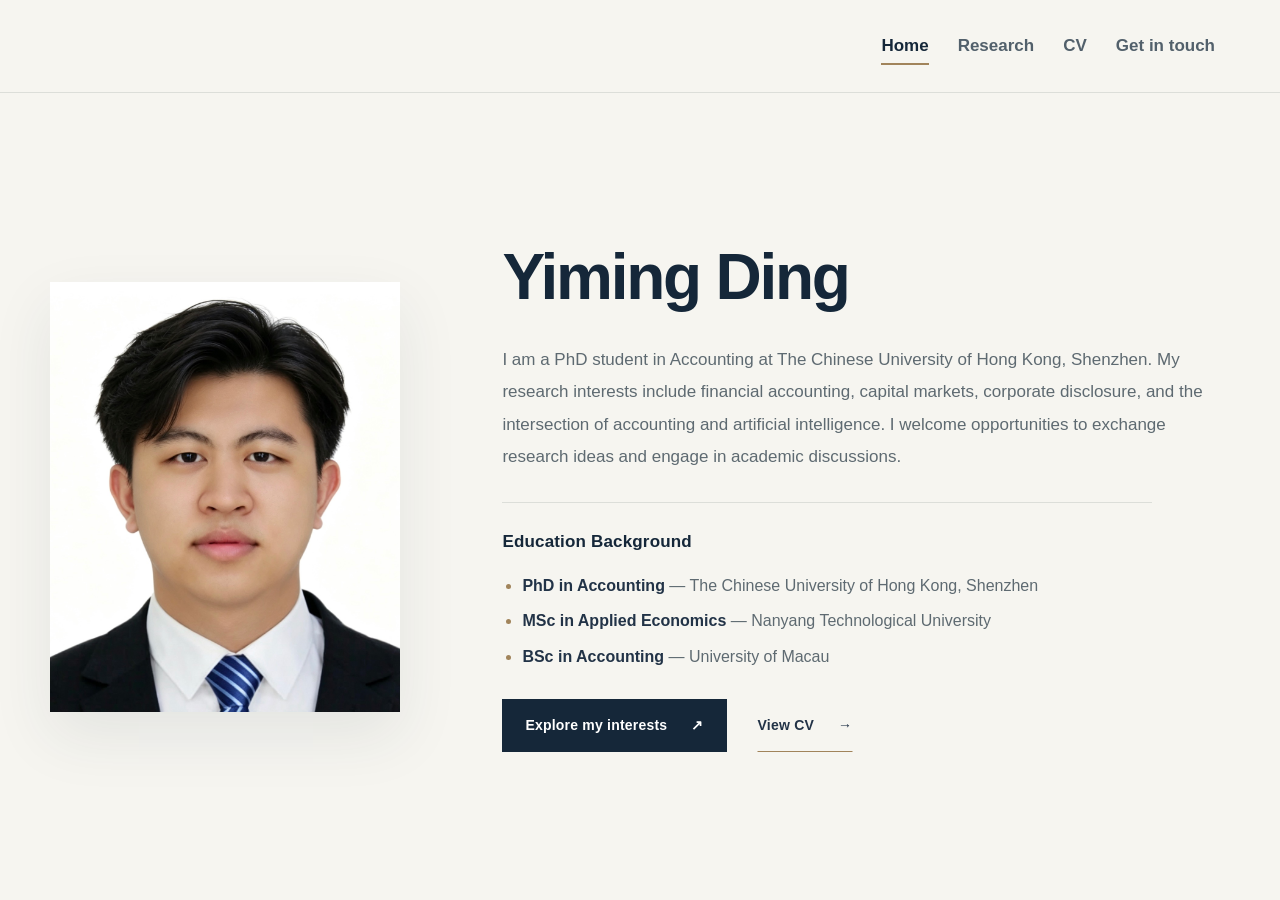
==== commit 17f3650f: "Correct degree and enlarge homepage details" ====
--- a/index.html
+++ b/index.html
@@ -37,7 +37,7 @@
    <ul>
     <li><strong>PhD in Accounting</strong> — The Chinese University of Hong Kong, Shenzhen</li>
     <li><strong>MSc in Applied Economics</strong> — Nanyang Technological University</li>
-    <li><strong>BAcc in Accounting</strong> — University of Macau</li>
+    <li><strong>BSc in Accounting</strong> — University of Macau</li>
    </ul>
   </section>
   <div class="hero-actions"><a href="research.html" class="button button-primary">Explore my interests <span aria-hidden="true">↗</span></a><a href="cv.html" class="button button-text">View CV <span aria-hidden="true">→</span></a></div>
--- a/assets/style.css
+++ b/assets/style.css
@@ -34,7 +34,7 @@
 .wordmark-symbol { font-family: var(--serif); font-weight: 700; color: var(--ink-strong); font-size: 27px; letter-spacing: -.07em; }
 .wordmark-text { display: inline-block; font-size: 13px; font-weight: 620; letter-spacing: .035em; }
 .main-nav { display: flex; gap: 29px; align-items: center; margin-left: auto; }
-.nav-link { position: relative; display: inline-flex; align-items: center; font-size: 12px; font-weight: 550; color: #52606b; padding-block: 32px; transition: color .2s; }
+.nav-link { position: relative; display: inline-flex; align-items: center; font-size: 17px; font-weight: 550; color: #52606b; padding-block: 29px; transition: color .2s; }
 .nav-link:hover, .nav-link[aria-current="page"] { color: var(--ink-strong); }
 .nav-link[aria-current="page"]::after { position: absolute; content: ''; height: 2px; width: 100%; left: 0; bottom: 25px; background: var(--accent); }
 .header-cta { font-size: 12px; display: inline-flex; align-items: center; gap: 9px; color: var(--ink-strong); padding-bottom: 4px; border-bottom: 1px solid #a7aeb0; font-weight: 600; white-space: nowrap; }
@@ -60,27 +60,27 @@
 .inline-link { font-weight: 650; font-size: 13px; padding-bottom: 7px; border-bottom: 1px solid var(--accent); white-space: nowrap; }
 .inline-link:hover { color: var(--accent); }
 .inline-link span { margin-left: 9px; }
-.button { min-height: 49px; padding: 13px 20px; display: inline-flex; align-items: center; justify-content: center; gap: 24px; font-size: 12px; font-weight: 700; letter-spacing: .015em; border: 1px solid transparent; cursor: pointer; transition: transform .17s, background-color .17s; }
+.button { min-height: 51px; padding: 13px 22px; display: inline-flex; align-items: center; justify-content: center; gap: 24px; font-size: 14px; font-weight: 700; letter-spacing: .015em; border: 1px solid transparent; cursor: pointer; transition: transform .17s, background-color .17s; }
 .button:hover { transform: translateY(-2px); }
 .button-primary { color: white; background: var(--ink-strong); }
 .button-primary:hover { background: #355268; }
 .button-text { color: var(--ink); border-bottom: 1px solid var(--accent); padding-left: 0; padding-right: 0; border-radius: 0; }
 .button-light { background: var(--paper); color: var(--ink-strong); }
 /* Homepage hero */
-.hero { min-height: calc(100vh - 93px); display: grid; grid-template-columns: minmax(300px, .82fr) minmax(0, 1.18fr); align-items: center; gap: 9%; padding-top: 92px; padding-bottom: 91px; }
+.hero { min-height: calc(100vh - 93px); display: grid; grid-template-columns: minmax(250px, .68fr) minmax(0, 1.32fr); align-items: center; gap: 8%; padding-top: 92px; padding-bottom: 91px; }
 .hero-copy { padding: 0; }
 .hero h1 { font-family: var(--sans); font-size: clamp(46px, 5vw, 68px); font-weight: 600; line-height: 1.12; letter-spacing: -.035em; margin: 0 0 30px; max-width: 720px; }
-.hero-subtitle { font-size: 15px; color: var(--muted); line-height: 2; max-width: 650px; }
+.hero-subtitle { font-size: 17px; color: var(--muted); line-height: 1.9; max-width: 780px; }
 .education-summary { max-width: 650px; margin-top: 29px; padding-top: 24px; border-top: 1px solid var(--line); }
-.education-summary h2 { margin: 0 0 14px; font-family: var(--sans); font-size: 14px; font-weight: 700; letter-spacing: .01em; }
+.education-summary h2 { margin: 0 0 16px; font-family: var(--sans); font-size: 17px; font-weight: 700; letter-spacing: .01em; }
 .education-summary ul { margin: 0; padding-left: 20px; }
-.education-summary li { margin-top: 7px; color: var(--muted); font-size: 13px; line-height: 1.65; }
+.education-summary li { margin-top: 9px; color: var(--muted); font-size: 16px; line-height: 1.65; }
 .education-summary li::marker { color: var(--accent); }
 .education-summary strong { color: var(--ink); font-weight: 650; }
 .hero-actions { display: flex; gap: 30px; align-items: center; margin-top: 29px; }
 .hero-availability { font-size: 11.7px; color: #687476; display: flex; align-items: center; gap: 9px; margin-top: 42px; margin-bottom: 0; }
 .signal-dot { width: 6px; height: 6px; background: #809c83; border-radius: 50%; }
-.hero-visual { position: relative; max-width: 430px; }
+.hero-visual { position: relative; width: 100%; max-width: 350px; justify-self: start; }
 .portrait-frame { position: relative; aspect-ratio: 7/8.6; overflow: hidden; background: #ced3cf; box-shadow: 0 24px 58px #21374816; }
 .portrait-image { width: 100%; height: 100%; object-fit: cover; }
 .portrait-annotation { position: absolute; bottom: 0; left: 0; right: 0; padding: 17px 22px; background: rgba(25, 44, 55, .9); color: #f0eeeb; display: flex; justify-content: space-between; font-size: 9px; font-weight: 650; letter-spacing: .15em; }
@@ -142,17 +142,24 @@
 .theme-grid p { font-size: 13px; line-height: 1.85; color: var(--muted); }
 .minimal-page { min-height: calc(100vh - 93px); padding-top: clamp(80px, 12vw, 150px); padding-bottom: 100px; }
 .minimal-page h1 { font-family: var(--sans); font-size: clamp(42px, 5vw, 62px); font-weight: 600; letter-spacing: -.035em; margin-bottom: 46px; }
-.research-page { padding-top: clamp(80px, 10vw, 130px); padding-bottom: 100px; }
-.research-block { padding-bottom: 78px; }
-.research-block + .research-block { padding-top: 64px; border-top: 1px solid var(--line); }
-.research-block h1, .research-block h2 { font-family: var(--sans); font-weight: 600; letter-spacing: -.035em; }
-.research-block h1 { margin-bottom: 46px; font-size: clamp(42px, 5vw, 62px); }
-.research-block h2 { margin-bottom: 0; font-size: clamp(30px, 3.6vw, 43px); }
-.empty-research-block { min-height: 180px; }
+.research-page { min-height: calc(100vh - 93px); padding-top: clamp(70px, 8vw, 105px); padding-bottom: 100px; }
+.research-accordion { border-bottom: 1px solid var(--line); }
+.research-accordion:first-child { border-top: 1px solid var(--line); }
+.research-accordion summary { display: flex; align-items: center; justify-content: space-between; gap: 24px; padding: 26px 0; color: var(--ink-strong); font-size: clamp(21px, 2.5vw, 30px); font-weight: 600; letter-spacing: -.025em; line-height: 1.25; cursor: pointer; list-style: none; }
+.research-accordion summary::-webkit-details-marker { display: none; }
+.research-accordion summary::after { content: '+'; flex: 0 0 auto; color: var(--accent); font-size: 27px; font-weight: 400; line-height: 1; }
+.research-accordion[open] summary::after { content: '−'; }
+.accordion-content { width: 100%; max-width: none; padding: 0 0 31px; }
+.accordion-content p { margin: 0; color: var(--muted); font-size: 17px; line-height: 1.9; }
+.empty-accordion-content { min-height: 26px; }
 .plain-interest-list { list-style: none; padding: 0; margin: 0; max-width: 850px; border-top: 1px solid var(--line); }
 .plain-interest-list li { padding: 20px 0; border-bottom: 1px solid var(--line); color: var(--ink); font-size: clamp(17px, 2vw, 22px); }
-.email-link { display: inline-block; color: var(--ink); font-size: clamp(18px, 2.3vw, 27px); border-bottom: 1px solid var(--accent); overflow-wrap: anywhere; }
+.email-link { display: inline-block; color: var(--ink); font-size: inherit; border-bottom: 1px solid var(--accent); overflow-wrap: anywhere; }
 .email-link:hover { color: var(--accent); }
+.contact-intro { max-width: none; margin-bottom: 31px; color: var(--muted); font-size: 20px; line-height: 1.8; }
+.email-line { display: flex; flex-wrap: wrap; align-items: baseline; gap: .35em; margin: 0; color: var(--ink); font-size: clamp(20px, 2.3vw, 27px); }
+.email-line > span { font-weight: 650; }
+.page-cv .minimal-page h1, .page-contact .minimal-page h1 { margin-bottom: 38px; font-size: clamp(34px, 4vw, 46px); }
 .cv-link-copy { color: var(--muted); font-size: clamp(17px, 2vw, 22px); }
 .cv-link-copy a { color: var(--ink); border-bottom: 1px solid var(--accent); }
 .cv-link-copy a:hover { color: var(--accent); }
@@ -196,6 +203,9 @@
 .footer-links a:hover { color: var(--accent); }
 .footer-copyright { font-size: 10px; color: #8b9493; white-space: nowrap; }
 /* Mobile */
+@media (min-width: 1061px) {
+ .page-home .hero { width: min(calc(100% - 100px), 1380px); grid-template-columns: minmax(280px, 350px) minmax(620px, 780px); justify-content: space-between; gap: clamp(60px, 8vw, 150px); }
+}
 @media (max-width: 1060px) {
  .header-inner { gap: 26px; }.main-nav { gap: 19px; }.header-cta { display:none; }
  .hero { gap: 5%; }.hero h1 { font-size: clamp(49px, 5.6vw, 72px); }
@@ -209,18 +219,18 @@
  .mobile-nav-button { display: block; margin-left: auto; }
  .main-nav { display: none; position: absolute; top: 71px; left: 0; right: 0; background: var(--paper); border-bottom: 1px solid var(--line); padding: 12px 18px 20px; box-shadow: 0 15px 23px #21374915; }
  .main-nav.nav-open { display: flex; flex-direction: column; align-items: stretch; gap: 0; }
- .nav-link { font-size: 14px; padding: 10px 6px; }
+ .nav-link { font-size: 16px; padding: 11px 6px; }
  .nav-link[aria-current="page"]::after { display: none; }
  .nav-link[aria-current="page"] { color: var(--accent); }
  .hero { grid-template-columns: 1fr; padding-top: 60px; gap: 42px; padding-bottom: 55px; }
  .hero-copy { padding-top: 0; }
  .hero h1 { font-size: clamp(48px, 10vw, 71px); max-width: 600px; }
- .hero-subtitle { font-size: 14px; }
+ .hero-subtitle { font-size: 16px; }
  .education-summary { margin-top: 24px; padding-top: 20px; }
- .education-summary li { font-size: 12.5px; }
+ .education-summary li { font-size: 15px; }
  .hero-availability { margin-top: 25px; }
- .hero-visual { max-width: 540px; padding: 0; }
- .portrait-frame { aspect-ratio: 7 / 6.3; }
+ .hero-visual { max-width: 320px; padding: 0; }
+ .portrait-frame { aspect-ratio: 7 / 7.5; }
  .affiliation-inner { min-height: 100px; gap: 5px 16px; padding-block: 19px; }
  .affiliation-label { width: 100%; }.affiliation-strong { font-size: 16px; }.affiliation-unit { font-size: 11px; }
  .section { padding-top: 73px; padding-bottom: 73px; }
@@ -243,10 +253,11 @@
  .project-card { grid-template-columns: 1fr; gap: 20px; padding: 29px 0 36px; }
  .project-body h3 { font-size: 29px; }
  .theme-grid article { min-height: 0; }
- .research-page { padding-top: 67px; padding-bottom: 70px; }
- .research-block { padding-bottom: 58px; }
- .research-block + .research-block { padding-top: 48px; }
- .empty-research-block { min-height: 140px; }
+ .research-page { padding-top: 55px; padding-bottom: 70px; }
+ .research-accordion summary { padding: 22px 0; font-size: 21px; }
+ .accordion-content p { font-size: 15px; }
+ .contact-intro { font-size: 16px; }
+ .email-line { font-size: 20px; }
  .contact-layout { grid-template-columns: 1fr; gap: 45px; }
  .cv-document { padding: 28px 24px; margin-top: 33px; }
  .cv-heading { display: block; }.cv-draft-note { display: inline-block; margin-top: 20px; }
